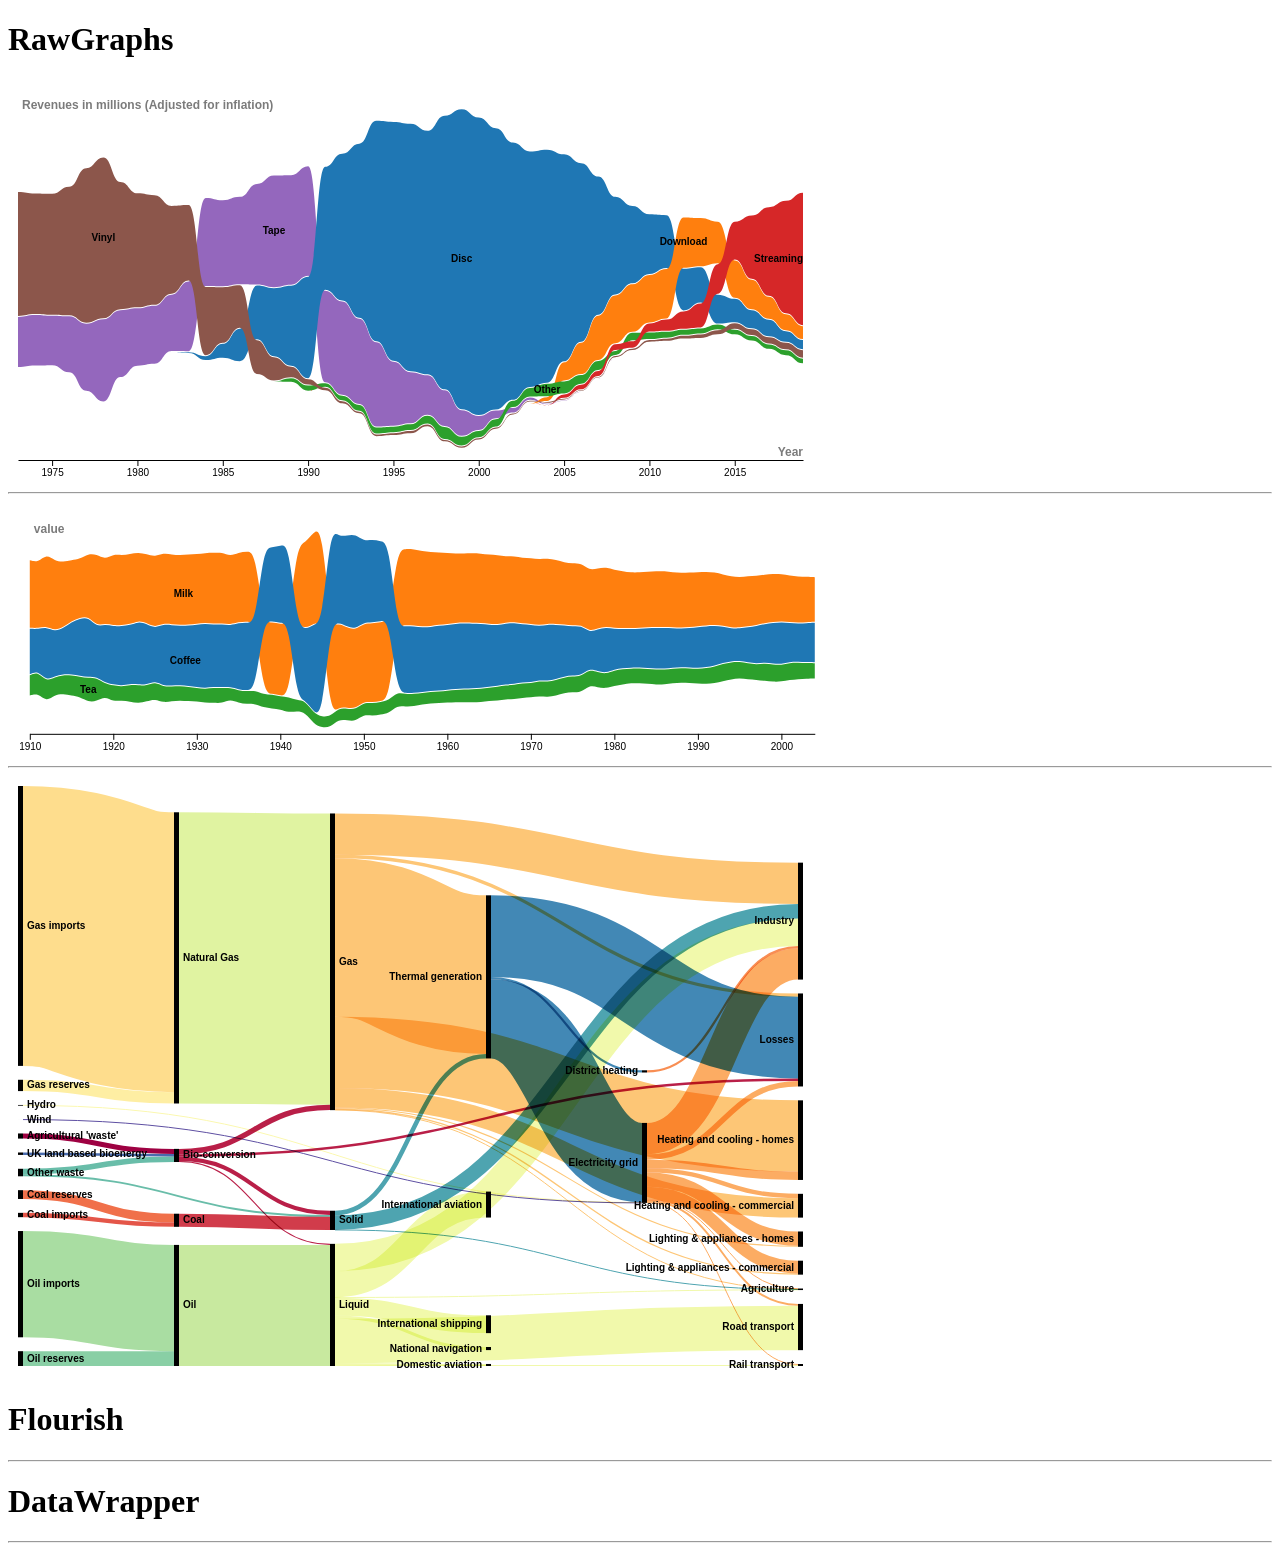
==== index.html @ 9e3a33c1 "Create index.html" ====
<!DOCTYPE html>
<html>
<head>
  <meta charset="utf-8">
  <meta name="viewport" content="width=device-width">
  <title>mis trabajos de infovis</title>
</head>
<body>
  <h1>RawGraphs</h1>
  <object type="image/svg+xml" data="bumpchart.svg"></object> 
  <hr>
  <object type="image/svg+xml" data="tea-milk-coffee.svg"></object> 
  <hr>
  <object type="image/svg+xml" data="sankey.svg"></object> 
  <h1>Flourish</h1>
  <hr>
  <h1>DataWrapper</h1>
  <hr>
</body>
</html>
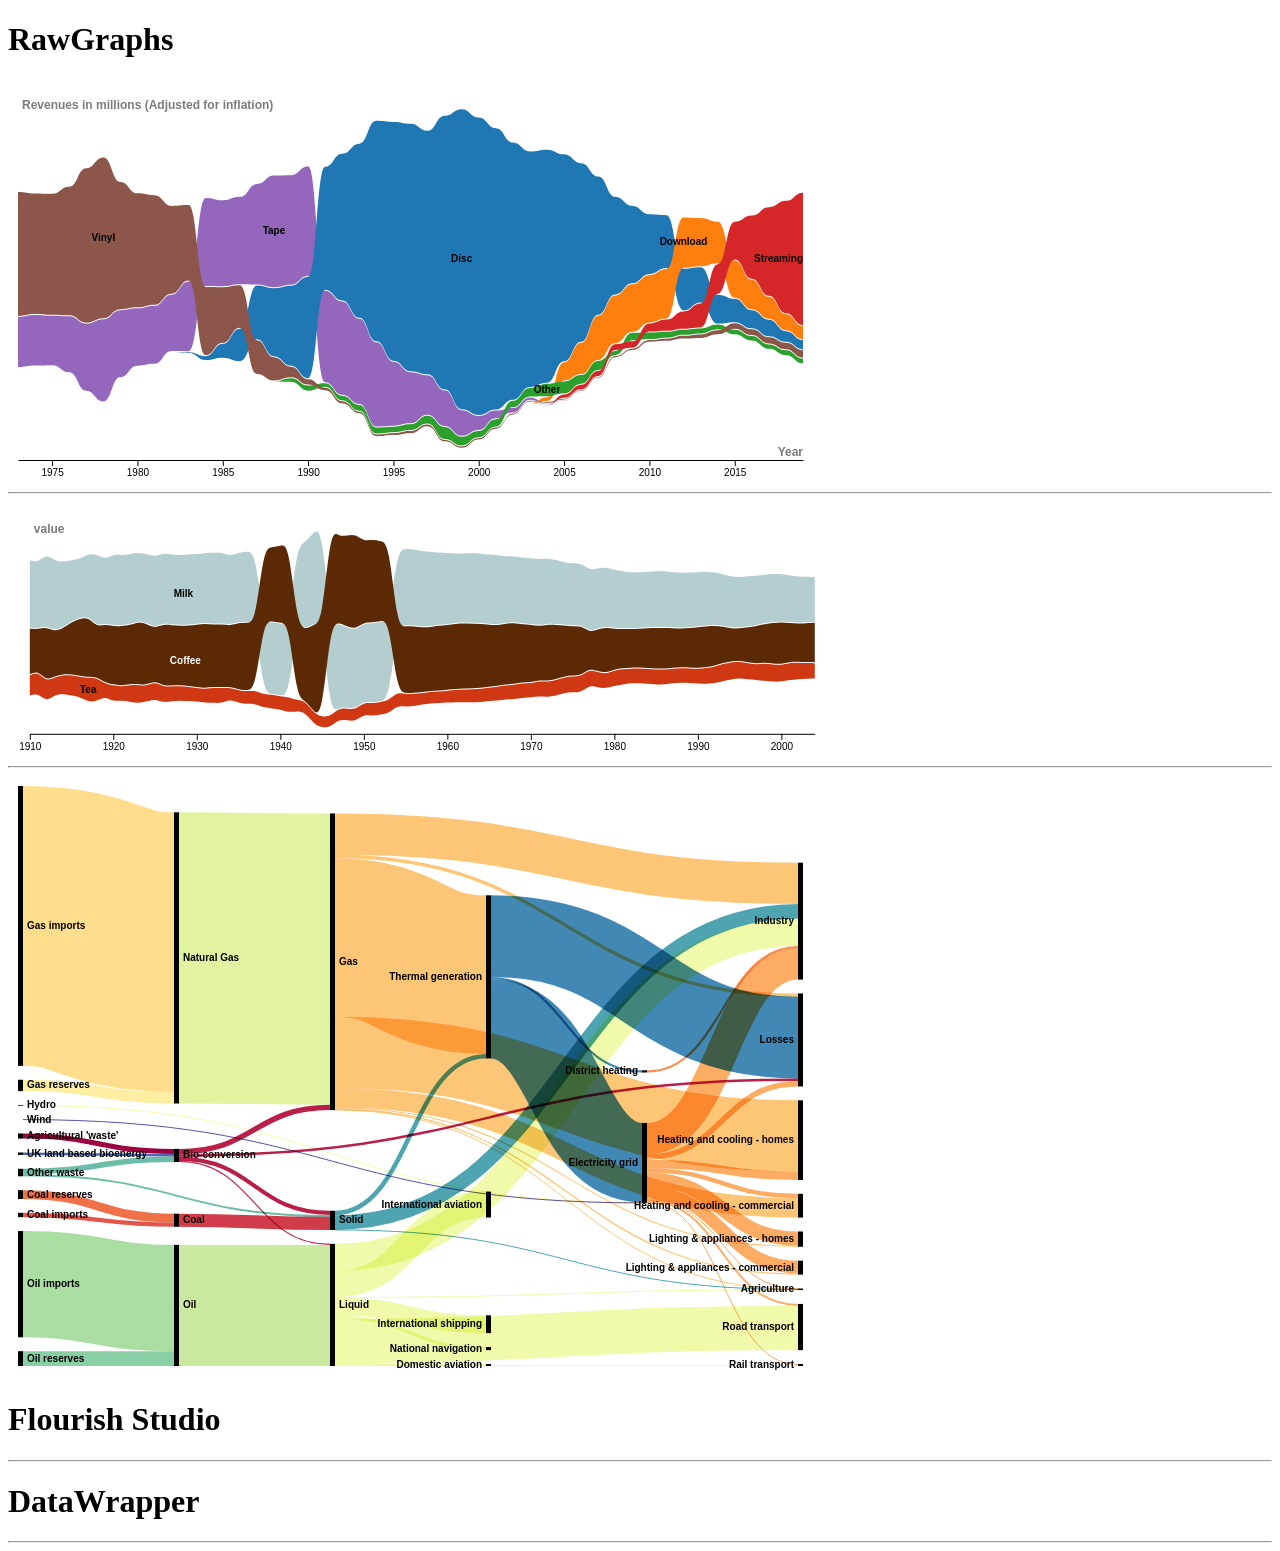
==== commit dd5aeda9: "Update index.html" ====
--- a/index.html
+++ b/index.html
@@ -4,17 +4,19 @@
   <meta charset="utf-8">
   <meta name="viewport" content="width=device-width">
   <title>mis trabajos de infovis</title>
+  <script src="https://public.flourish.studio/resources/embed.js"></script>
 </head>
 <body>
   <h1>RawGraphs</h1>
   <object type="image/svg+xml" data="bumpchart.svg"></object> 
-  <hr>
+  <hr/>
   <object type="image/svg+xml" data="tea-milk-coffee.svg"></object> 
-  <hr>
+  <hr/>
   <object type="image/svg+xml" data="sankey.svg"></object> 
-  <h1>Flourish</h1>
-  <hr>
+  <h1>Flourish Studio</h1>
+  <div class="flourish-embed flourish-chart" data-src="visualisation/30003337"></div>
+  <hr/>
   <h1>DataWrapper</h1>
-  <hr>
+  <hr/>
 </body>
 </html>
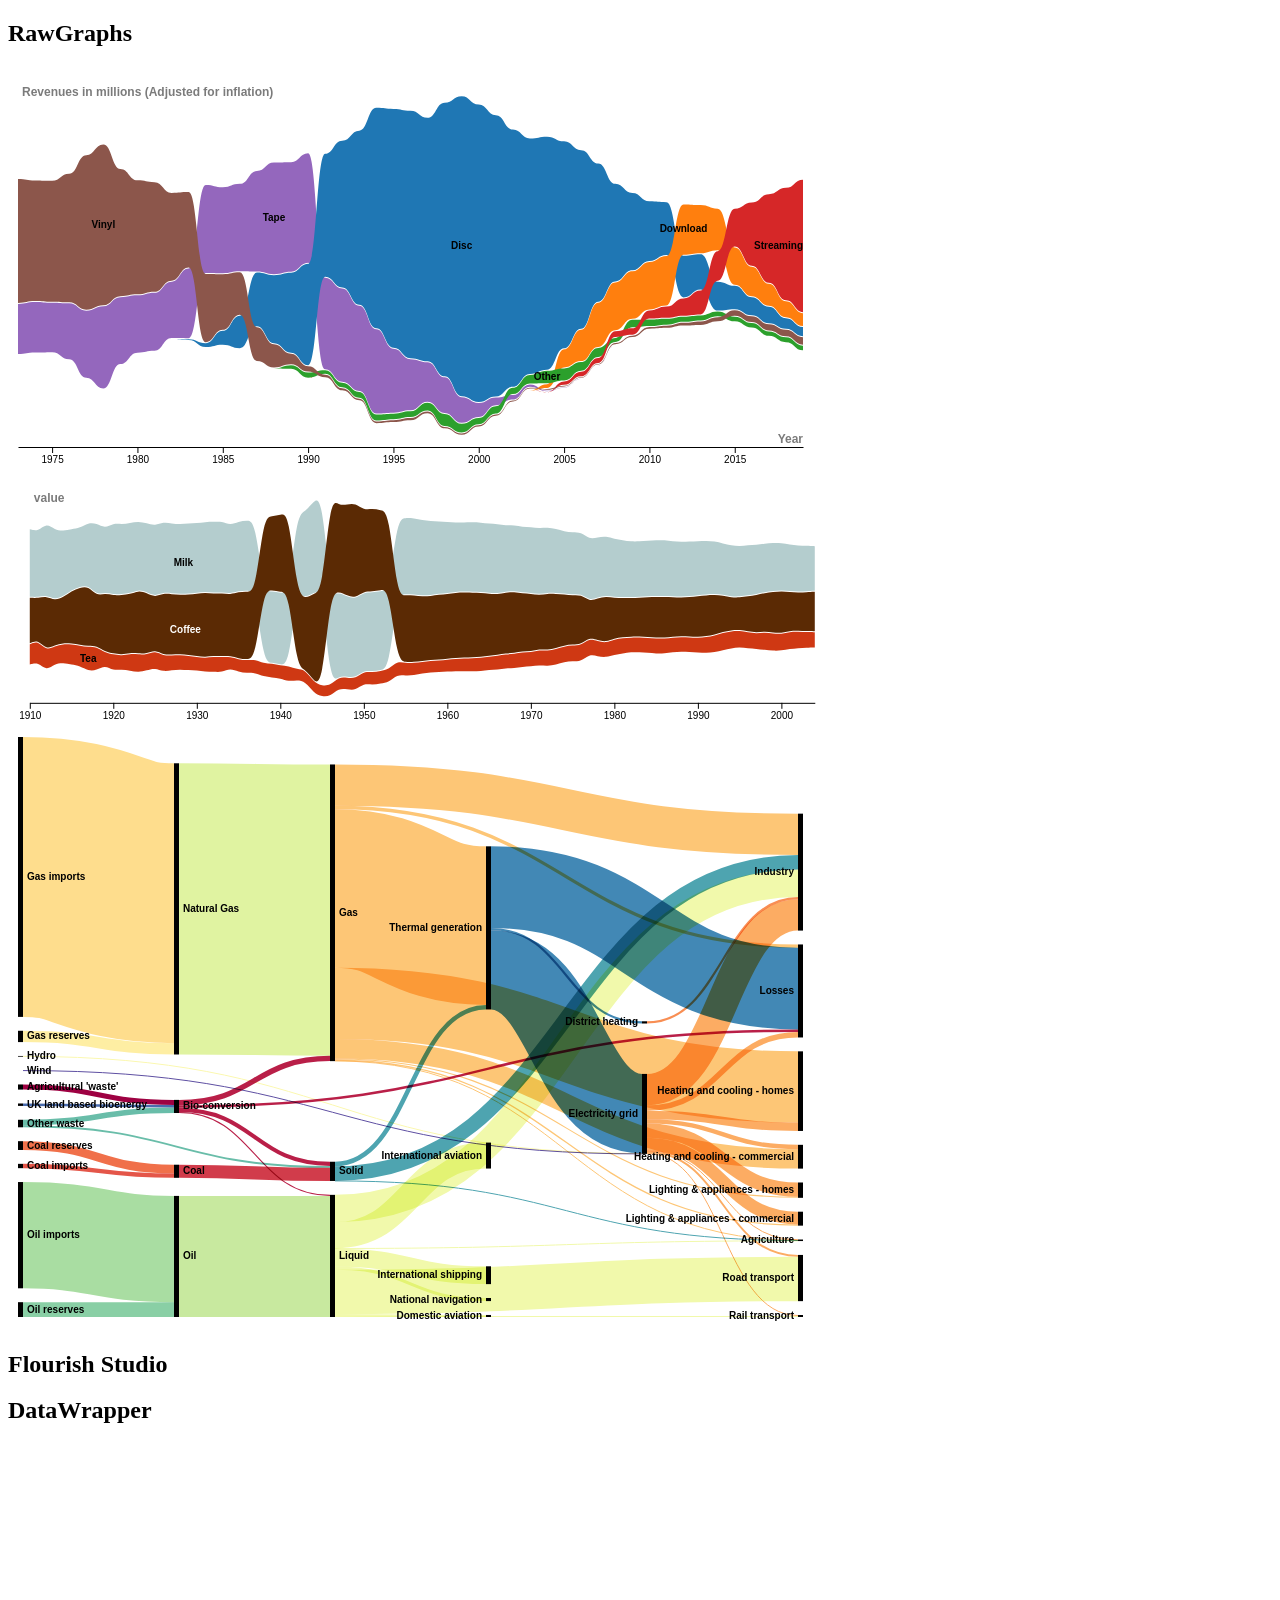
==== commit 51267fcc: "Update index.html" ====
--- a/index.html
+++ b/index.html
@@ -3,20 +3,22 @@
 <head>
   <meta charset="utf-8">
   <meta name="viewport" content="width=device-width">
-  <title>mis trabajos de infovis</title>
+  <title>Mis trabajos de infovis</title>
   <script src="https://public.flourish.studio/resources/embed.js"></script>
+  <script type="text/javascript" defer src="https://datawrapper.dwcdn.net/w8Ttt/embed.js" charset="utf-8" data-target="#datawrapper-vis-w8Ttt"></script>
 </head>
 <body>
-  <h1>RawGraphs</h1>
+  <h2>RawGraphs</h2>
   <object type="image/svg+xml" data="bumpchart.svg"></object> 
-  <hr/>
+  
   <object type="image/svg+xml" data="tea-milk-coffee.svg"></object> 
-  <hr/>
+  
   <object type="image/svg+xml" data="sankey.svg"></object> 
-  <h1>Flourish Studio</h1>
+  
+  <h2>Flourish Studio</h2>
   <div class="flourish-embed flourish-chart" data-src="visualisation/30003337"></div>
-  <hr/>
-  <h1>DataWrapper</h1>
-  <hr/>
+  
+  <h2>DataWrapper</h2>
+  <div style="min-height:450px" id="datawrapper-vis-w8Ttt"></div>
 </body>
 </html>
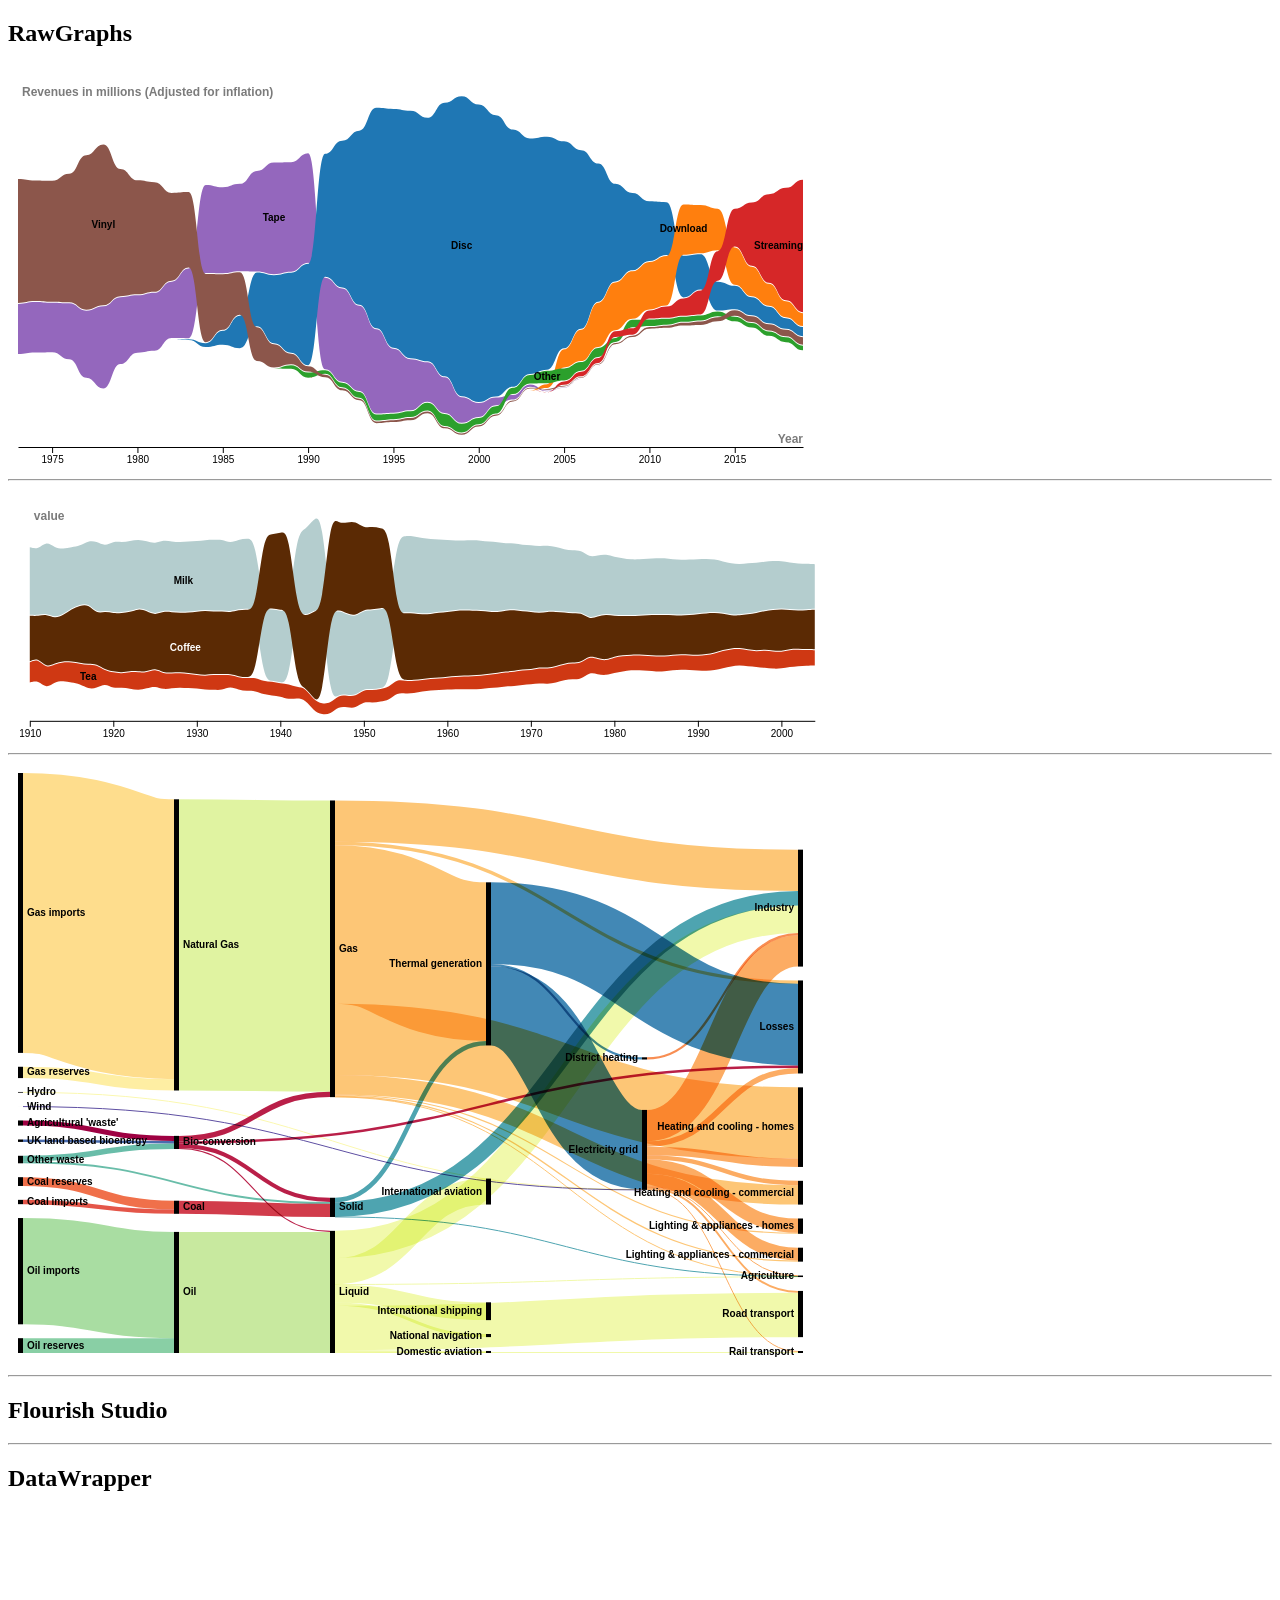
==== commit 46865e8c: "Update index.html" ====
--- a/index.html
+++ b/index.html
@@ -10,14 +10,14 @@
 <body>
   <h2>RawGraphs</h2>
   <object type="image/svg+xml" data="bumpchart.svg"></object> 
-  
+  <hr>
   <object type="image/svg+xml" data="tea-milk-coffee.svg"></object> 
-  
+  <hr>
   <object type="image/svg+xml" data="sankey.svg"></object> 
-  
+  <hr>
   <h2>Flourish Studio</h2>
   <div class="flourish-embed flourish-chart" data-src="visualisation/30003337"></div>
-  
+  <hr>
   <h2>DataWrapper</h2>
   <div style="min-height:450px" id="datawrapper-vis-w8Ttt"></div>
 </body>
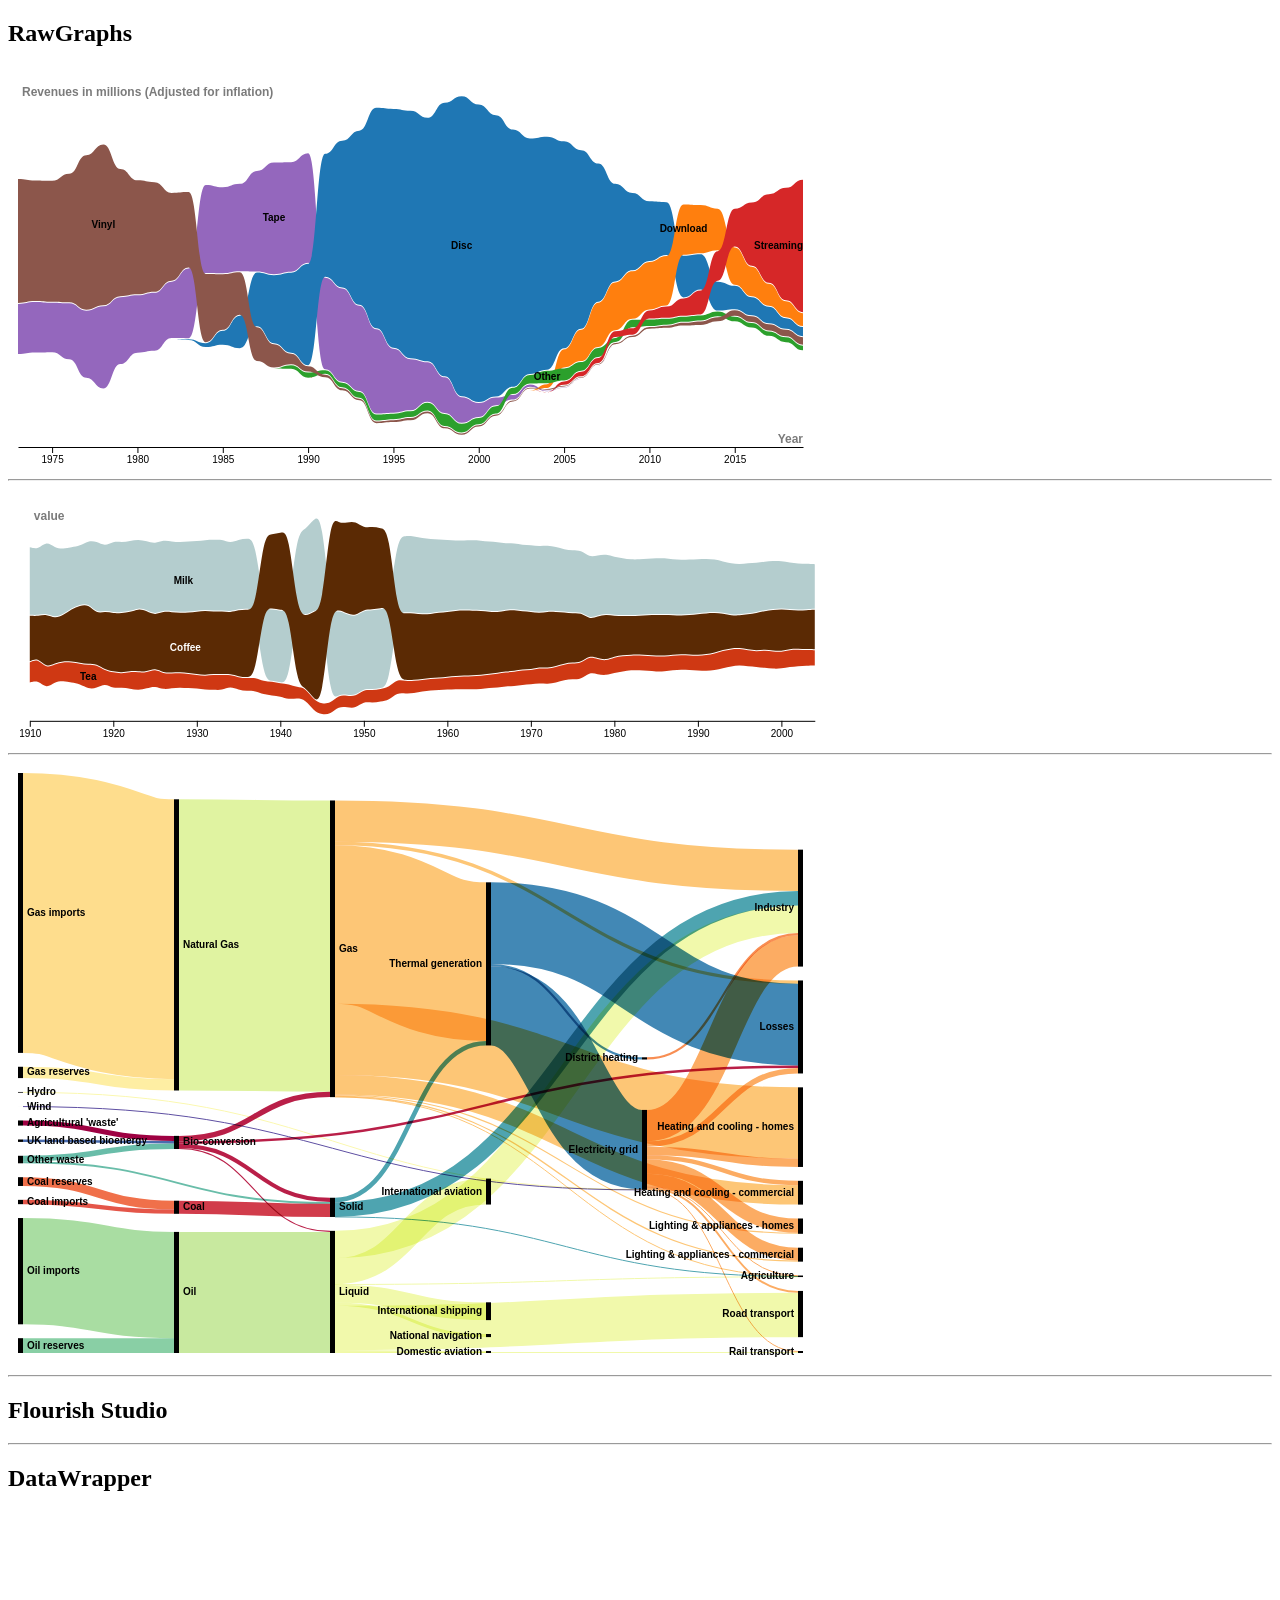
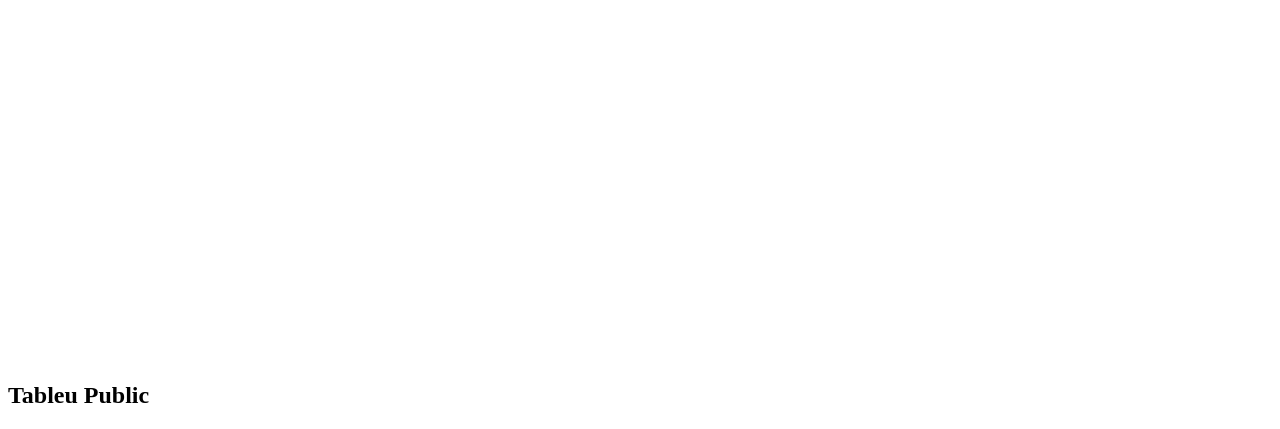
==== commit 5f4070a9: "Add Tableau Public visualization to index.html" ====
--- a/index.html
+++ b/index.html
@@ -20,5 +20,7 @@
   <hr>
   <h2>DataWrapper</h2>
   <div style="min-height:450px" id="datawrapper-vis-w8Ttt"></div>
+  <h2>Tableu Public</h2>
+  <div class='tableauPlaceholder' id='viz1790034610534' style='position: relative'><noscript><a href='#'><img alt='Dashboard 1 ' src='https:&#47;&#47;public.tableau.com&#47;static&#47;images&#47;Ai&#47;AirbnbenBuenosAires-Juliodel2026_17900345237540&#47;Dashboard1&#47;1_rss.png' style='border: none' /></a></noscript><object class='tableauViz'  style='display:none;'><param name='host_url' value='https%3A%2F%2Fpublic.tableau.com%2F' /> <param name='embed_code_version' value='3' /> <param name='site_root' value='' /><param name='name' value='AirbnbenBuenosAires-Juliodel2026_17900345237540&#47;Dashboard1' /><param name='tabs' value='no' /><param name='toolbar' value='yes' /><param name='static_image' value='https:&#47;&#47;public.tableau.com&#47;static&#47;images&#47;Ai&#47;AirbnbenBuenosAires-Juliodel2026_17900345237540&#47;Dashboard1&#47;1.png' /> <param name='animate_transition' value='yes' /><param name='display_static_image' value='yes' /><param name='display_spinner' value='yes' /><param name='display_overlay' value='yes' /><param name='display_count' value='yes' /><param name='language' value='en-US' /><param name='filter' value='publish=yes' /></object></div>                <script type='text/javascript'>                    var divElement = document.getElementById('viz1790034610534');                    var vizElement = divElement.getElementsByTagName('object')[0];                    if ( divElement.offsetWidth > 800 ) { vizElement.style.width='800px';vizElement.style.height='727px';} else if ( divElement.offsetWidth > 500 ) { vizElement.style.width='800px';vizElement.style.height='727px';} else { vizElement.style.width='100%';vizElement.style.height='977px';}                     var scriptElement = document.createElement('script');                    scriptElement.src = 'https://public.tableau.com/javascripts/api/viz_v1.js';                    vizElement.parentNode.insertBefore(scriptElement, vizElement);                </script>
 </body>
 </html>
